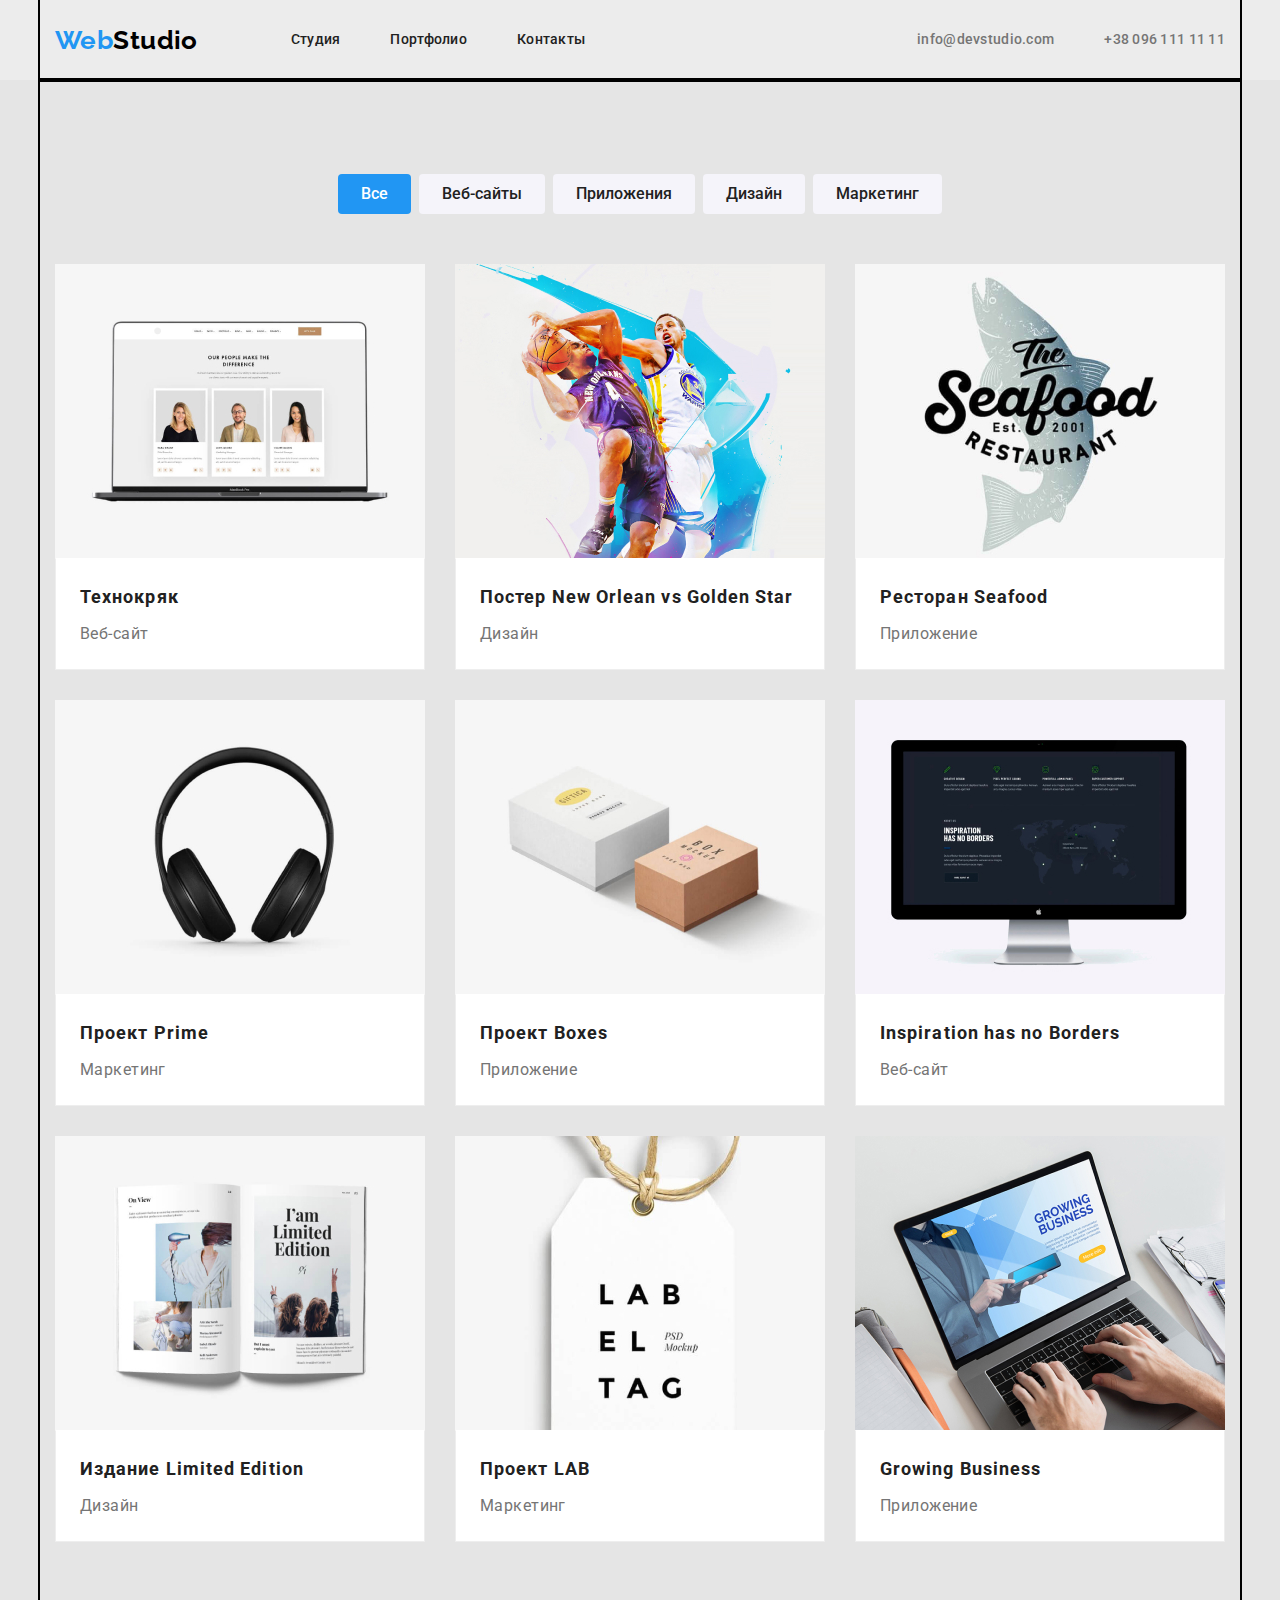
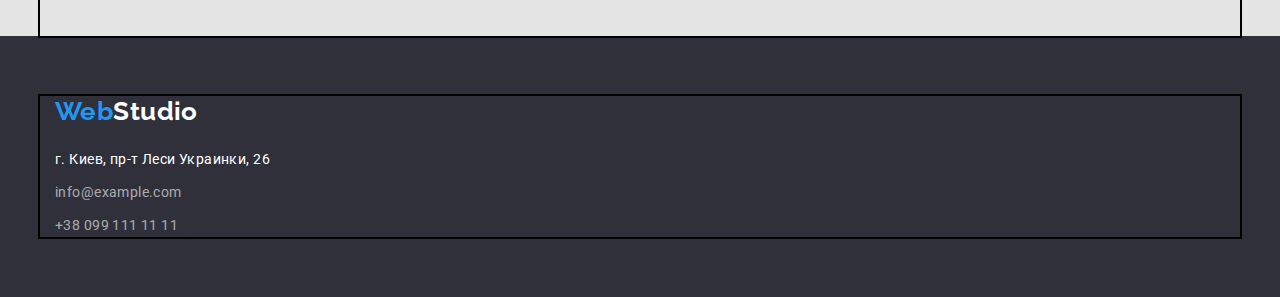
==== portfolio.html @ 9057a8e7 "дз-3" ====
<!DOCTYPE html>
<html lang="ru">
<head>
    <meta charset="UTF-8">
    <meta name="viewport" content="width=device-width, initial-scale=1.0">
    <title>Document</title>
    <link rel="stylesheet" href="https://cdnjs.cloudflare.com/ajax/libs/modern-normalize/1.0.0/modern-normalize.min.css">
    <link rel="preconnect" href="https://fonts.gstatic.com">
    <link
        href="https://fonts.googleapis.com/css2?family=Raleway:wght@700&family=Roboto:wght@400;500;700;900&display=swap"
        rel="stylesheet">
        <link rel="stylesheet" href="./css/styles.css" />
</head>
<body>
<header class="page-header">
    <div class="container nav">
        <nav class="main-nav">
            <a href="./index.html" class="logo logo-header"><span class="logo-part">Web</span>Studio</a>
            <ul class="site-nav list">
                <li class="item"><a class="link link-nav" href="">Студия</a></li>
                <li class="item"><a class="link link-nav" href="./portfolio.html">Портфолио</a></li>
                <li class="item"><a class="link link-nav" href="">Контакты</a></li>
            </ul>
        </nav>
        <ul class="auth-nav list">
            <li class="item"><a class="link link-contacts" href="mailto:info@devstudio.com">info@devstudio.com</a></li>
            <li class="item"><a class="link link-contacts" href="tel:+380961111111">+38 096 111 11 11</a></li>
        </ul>
    </div>
</header>
<main>
    <section>
        <div class="container portfolio-container">
        <h1 class="visually-hidden">Портфолио</h1>
        <ul class="list portfolio-button-list">
          <li><button type="button" class="button-portfolio current">Все</button></li>
          <li><button type="button" class="button-portfolio">Веб-сайты</button></li>
          <li><button type="button" class="button-portfolio">Приложения</button></li>
          <li><button type="button" class="button-portfolio">Дизайн</button></li>
          <li><button type="button" class="button-portfolio">Маркетинг</button></li>
        </ul>
        <ul class="portfolio-list list">
            <li class="item">
                <a class="portfolio-link" href="">
                <img src="./images/portfolio/item-1.jpg" alt="Разработка веб-сайта Технокряк" width="370">
                <div class="card-content">
                <h2 class="portfolio-title">Технокряк</h2>
                <p class="portfolio-text">Веб-сайт</p>
                </div>
                </a>
            </li>
            <li class="item">
                <a class="portfolio-link" href="">
                <img src="./images/portfolio/item-2.jpg" alt="Разработка дизайна постера для баскетбольной лиги" width="370">
                <div class="card-content">
                <h2 class="portfolio-title">Постер New Orlean vs Golden Star</h2>
                <p class="portfolio-text">Дизайн</p>
                </div>
                </a>
            </li>
            <li class="item">
                <a class="portfolio-link" href="">
                <img src="./images/portfolio/item-3.jpg" alt="Разработка приложения для ресторана Seafood" width="370">
                <div class="card-content">
                <h2 class="portfolio-title">Ресторан Seafood</h2>
                <p class="portfolio-text">Приложение</p>
                </div>
                </a>
            </li>
            <li class="item">
                <a class="portfolio-link" href="">
                <img src="./images/portfolio/item-4.jpg" alt="Наушники" width="370">
                <div class="card-content">
                <h2 class="portfolio-title">Проект Prime</h2>
                <p class="portfolio-text">Маркетинг</p>
                </div>
                </a>
            </li>
            <li class="item">
                <a class="portfolio-link" href="">
                <img src="./images/portfolio/item-5.jpg" alt="Две коробки с индивидуальным дизайном" width="370">
                <div class="card-content">
                <h2 class="portfolio-title">Проект Boxes</h2>
                <p class="portfolio-text">Приложение</p>
                </div>
                </a>
            </li>
            <li class="item">
                <a class="portfolio-link" href="">
                <img src="./images/portfolio/item-6.jpg" alt="Монитор со страницей сайта Inspiration has no Borders" width="370">
                <div class="card-content">
                <h2 class="portfolio-title">Inspiration has no Borders</h2>
                <p class="portfolio-text">Веб-сайт</p>
                </div>
                </a>
            </li>
            <li class="item">
                <a class="portfolio-link" href="">
                <img src="./images/portfolio/item-7.jpg" alt="Развертка глянцевого журнала о стиле" width="370">
                <div class="card-content">
                <h2 class="portfolio-title">Издание Limited Edition</h2>
                <p class="portfolio-text">Дизайн</p>
                </div>
                </a>  
            </li>
            <li class="item">
                <a class="portfolio-link" href="">
                <img src="./images/portfolio/item-8.jpg" alt="этикетка с индивидуальным дизайном" width="370">
                <div class="card-content">
                <h2 class="portfolio-title">Проект LAB</h2>
                <p class="portfolio-text">Маркетинг</p>
                </div>
                </a>       
            </li>
            <li class="item">
                <a class="portfolio-link" href="">
                <img src="./images/portfolio/item-9.jpg" alt="Ноутбук с открытым приложением Growing Business" width="370">
                <div class="card-content">
                <h2 class="portfolio-title">Growing Business</h2>
                <p class="portfolio-text">Приложение</p>
                </div>
                </a>
            </li>
        </ul>
        </div>
    </section>
    </main>
    <footer>
        <div class="container">
            <a href="./index.html" class="logo logo-footer"><span class="logo-part">Web</span><span
                    class="logo-part-footer">Studio</span></a>
            <ul class="list footer-list">
                <li>
                    <address class="address">г. Киев, пр-т Леси Украинки, 26</address>
                </li>
                <li><a class="link-nav-footer" href="mailto:info@example.com">info@example.com</a></li>
                <li><a class="link-nav-footer" href="tel:+380991111111">+38 099 111 11 11</a></li>
            </ul>
        </div>
    </footer>
</body>
</html>
---- css/styles.css ----
/* primary text color #212121 */
/* secondary text color #757575 */
/* #FFFFFF */
/* #000000 */
/* accent #2196F3 */
/* rgba(255, 255, 255, 0.6) */
/* primary background-color #FFFFFF */
/* secondary background-color #F5F4FA */
/* footer background-color #2F303A */

:root {
  --primary-text-color: #212121;
  --secondary-text-color: #757575;
  --white-text-color: #ffffff;
  --black-text-color: #000000;
  --link-footer-text-color: rgba(255, 255, 255, 0.6);
  --accent-color: #2196f3;
  --primary-background-color: #e5e5e5;
  --secondary-background-color: #f5f4fa;
  --header-background-color: #ececec;
  --footer-background-color: #2f303a;
}

body {
  background-color: var(--primary-background-color);
  color: var(--primary-text-color);
  font-family: 'Roboto', sans-serif;
  font-weight: 400;
  font-size: 14px;
  line-height: 1.14;
  letter-spacing: 0.03em;
}

header {
  background-color: var(--header-background-color);
}

.container {
  width: 1200px;
  padding-left: 15px;
  padding-right: 15px;
  margin-left: auto;
  margin-right: auto;

  outline: 2px solid black;
}

footer {
  background-color: var(--footer-background-color);
  padding-top: 60px;
  padding-bottom: 60px;
}

.list {
  margin: 0;
  padding: 0;
  list-style: none;
}

a {
  text-decoration: none;
}

.address {
  color: var(--white-text-color);
  font-style: normal;
  line-height: 24px;
}

/* Logo */
.logo {
  color: var(--black-text-color);
  font-family: Raleway, sans-serif;
  font-weight: 700;
  font-size: 26px;
  line-height: 1.19;
}

.logo-header {
  margin-right: 93px;
}

.logo-part {
  color: var(--accent-color);
}

.logo-part-footer {
  color: var(--white-text-color);
}

/* Link */
.link {
  font-weight: 500;
  letter-spacing: 0.02em;
}

.link:hover,
.link:focus {
  color: var(--accent-color);
}

.link-nav {
  color: var(--primary-text-color);
  padding-top: 32px;
  padding-bottom: 32px;
}

.link-contacts {
  color: var(--secondary-text-color);
  padding-top: 32px;
  padding-bottom: 32px;
}

.link-nav-footer {
  color: var(--link-footer-text-color);
  line-height: 24px;
}

.site-nav {
  display: flex;
}

.site-nav .item:not(:last-child) {
  margin-right: 50px;
}

.site-nav .link {
  display: block;
}

.auth-nav {
  display: flex;
  margin-left: auto;
}

.auth-nav .item:not(:last-child) {
  margin-right: 50px;
}

.main-nav {
  display: flex;
  align-items: center;
}

.nav {
  display: flex;
  align-items: center;
  /* justify-content: space-between; */
}

.text-centered {
  text-align: center;
}

/* Button */
button {
  color: var(--primary-text-color);
  background-color: var(--secondary-background-color);
  font-family: inherit;
  font-size: 16px;
  line-height: 1.62;
  border: 1px solid transparent;
  cursor: pointer;
}

button:hover,
button:focus {
  background-color: var(--accent-color);
  color: var(--white-text-color);
}

.button-hero {
  font-weight: 700;
  font-size: 16px;
  line-height: 1.88;
  letter-spacing: 0.06em;
  border-radius: 4px;
  min-width: 200px;
  padding: 10px 32px;
}

.button-portfolio {
  font-weight: 500;
  font-size: 16px;
  line-height: 1.62;
  border-radius: 4px;
  padding: 6px 22px;
}

.button-portfolio.current {
  background-color: var(--accent-color);
  color: var(--white-text-color);
}

/* Hero section */
.hero {
  background-color: var(--footer-background-color);
  text-align: center;
}

.hero-title {
  color: var(--white-text-color);
  font-weight: 900;
  font-size: 44px;
  line-height: 1.36;
  /* text-align: center; */
  letter-spacing: 0.06em;
  text-transform: uppercase;

  margin-top: 0;
  margin-bottom: 30px;

  background-color: blue;
}

/* Benefits section */

.benefits {
  padding-top: 94px;
  padding-bottom: 94px;
}

.section-title {
  margin-top: 0;
}

.visually-hidden {
  position: absolute;
  clip: rect(0 0 0 0);
  width: 1px;
  height: 1px;
  margin: -1px;
}

.benefits-title {
  font-weight: 700;
  font-size: 14px;
  line-height: 1.14;
  text-transform: uppercase;
  margin-top: 0;
  margin-bottom: 10px;
}

.work-title {
  font-weight: 700;
  font-size: 36px;
  line-height: 1.17;
  margin-top: 0;
  margin-bottom: 50px;
}

.benefits-text {
  line-height: 1.72;
  color: var(--secondary-text-color);
  margin-top: 0;
  margin-bottom: 0;
}

.benefits-list {
  display: flex;
}

.benefits-list li:not(:last-child) {
  margin-right: 30px;
}

/* .work-heading {
  font-weight: 700;
  font-size: 36px;
  line-height: 1.17;
  text-shadow: 0px 4px 4px rgba(0, 0, 0, 0.25);
} */

/* Work section */
.work {
  padding-top: 0;
  padding-bottom: 94px;
}

.work-list {
  display: flex;
}

.work-list li:not(:last-child) {
  margin-right: 30px;
}

.work-list img {
  display: block;
}

/* Team section */
.team-section {
  background-color: var(--secondary-background-color);
  font-size: 16px;
  line-height: 1.19;
  padding-top: 94px;
  padding-bottom: 94px;
}

.team-section-heading {
  font-weight: 700;
  font-size: 36px;
  line-height: 1.17;
  margin-top: 0;
  margin-bottom: 50px;
}

.team-section-title {
  font-weight: 500;
  margin-top: 30px;
  margin-bottom: 0;
}

.team-section-text {
  color: var(--secondary-text-color);
  margin-top: 10px;
  margin-bottom: 0;
}

.team-list {
  display: flex;
}

.team-list .item:not(:last-child) {
  margin-right: 30px;
}

/* Footer */
.footer-list li:not(:last-child) {
  margin-bottom: 9px;
}

.logo-footer {
  display: block;
  margin-bottom: 20px;
}

/* Portfolio section */
.portfolio-title {
  font-weight: 700;
  font-size: 18px;
  line-height: 2;
  letter-spacing: 0.06em;
  margin-top: 0;
  margin-bottom: 4px;
}

.portfolio-text {
  color: var(--secondary-text-color);
  font-size: 16px;
  line-height: 1.88;
  margin-top: 0;
  margin-bottom: 0;
}

.portfolio-link {
  color: var(--primary-text-color);
}

.portfolio-button-list {
  display: flex;
  justify-content: center;
  margin-bottom: 50px;
}

.portfolio-button-list li:not(:last-child) {
  margin-right: 8px;
}

.portfolio-list {
  display: flex;
  flex-wrap: wrap;
}

.portfolio-list .item:not(:nth-child(3n)) {
  margin-right: 30px;
}

.portfolio-list .item:not(:nth-last-child(-n + 3)) {
  margin-bottom: 30px;
}

.portfolio-container {
  padding-top: 94px;
  padding-bottom: 94px;
}

.card-content {
  background-color: #ffffff;

  /* Установит стили верхней рамки */
  border-top-width: 1px;
  border-top-style: solid;
  border-top-color: transparent;

  /* Установит стили правой рамки */
  border-right-width: 1px;
  border-right-style: solid;
  border-right-color: #eeeeee;

  /* Установит стили нинжней рамки */
  border-bottom-width: 1px;
  border-bottom-style: solid;
  border-bottom-color: #eeeeee;

  /* Установит стили левой рамки */
  border-left-width: 1px;
  border-left-style: solid;
  border-left-color: #eeeeee;

  padding-left: 24px;
  padding-right: 24px;
  padding-top: 20px;
  padding-bottom: 20px;
}

.portfolio-list .item img {
  display: block;
}
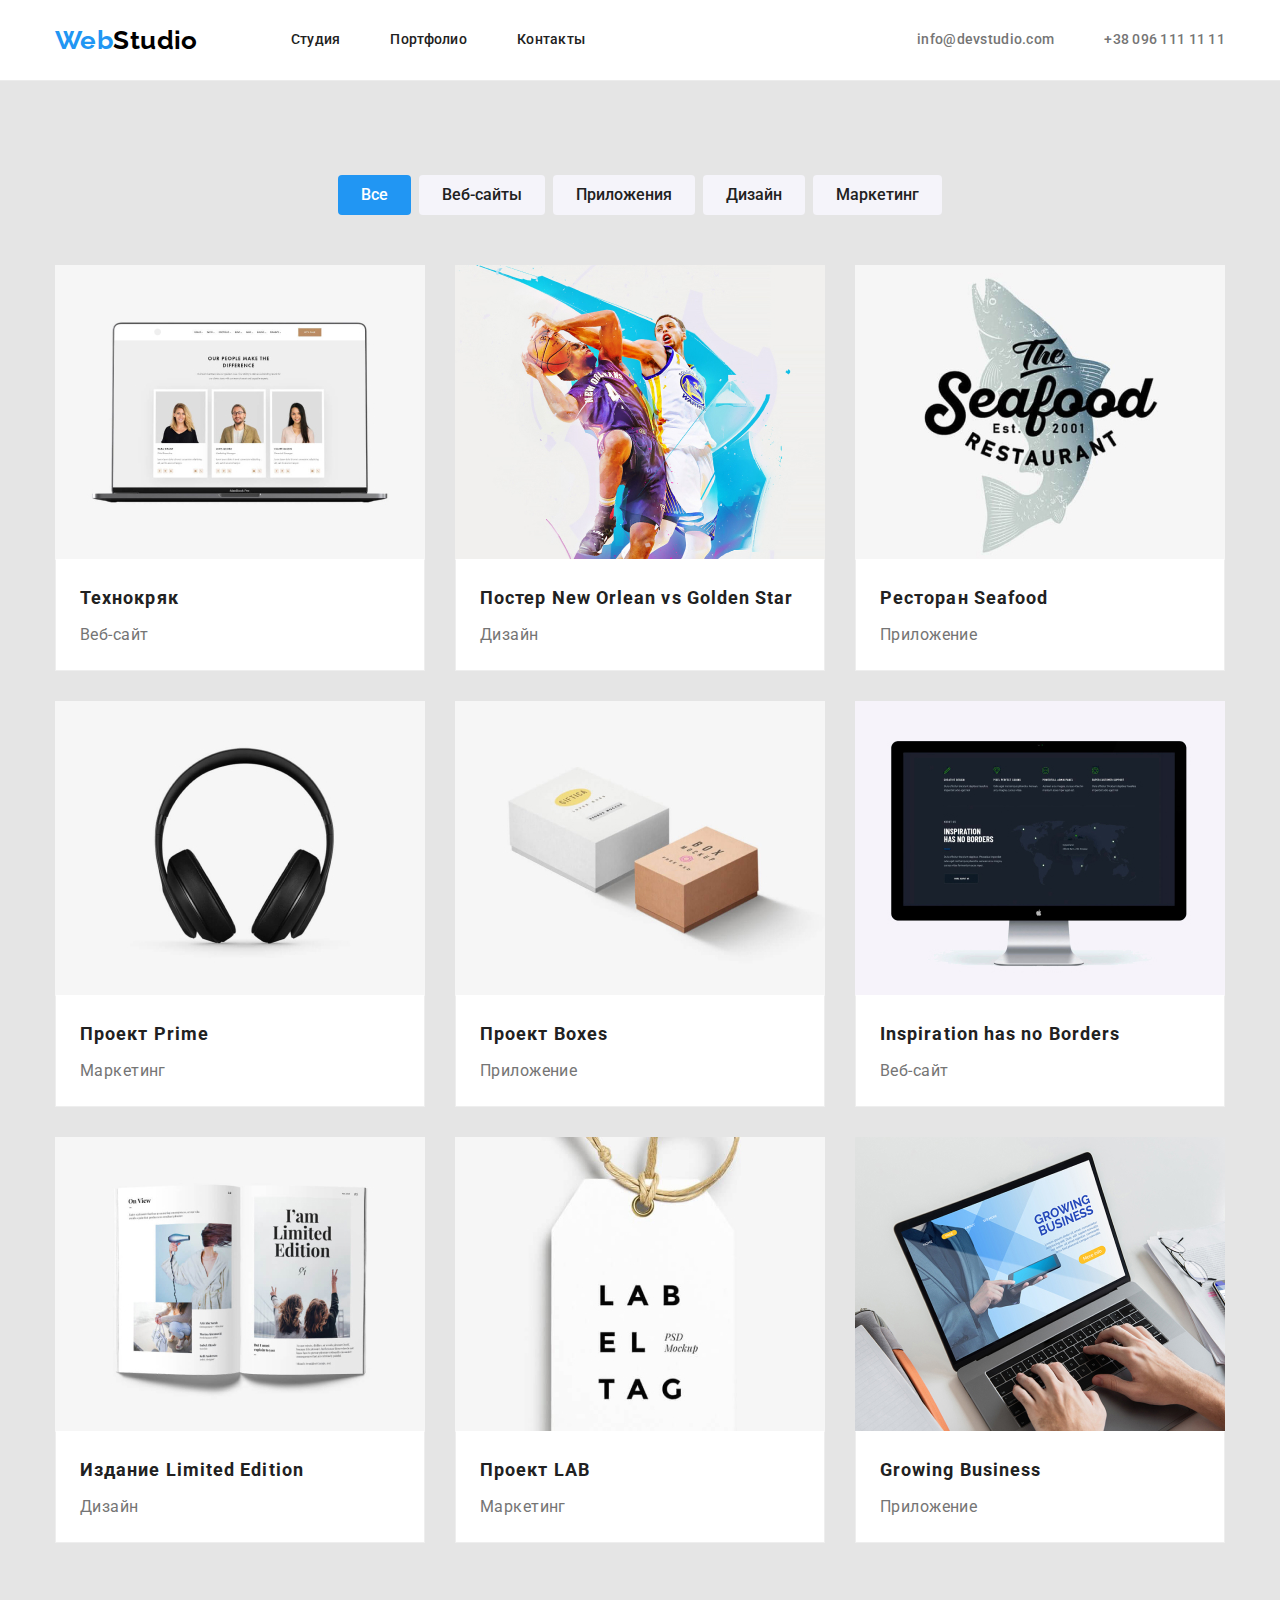
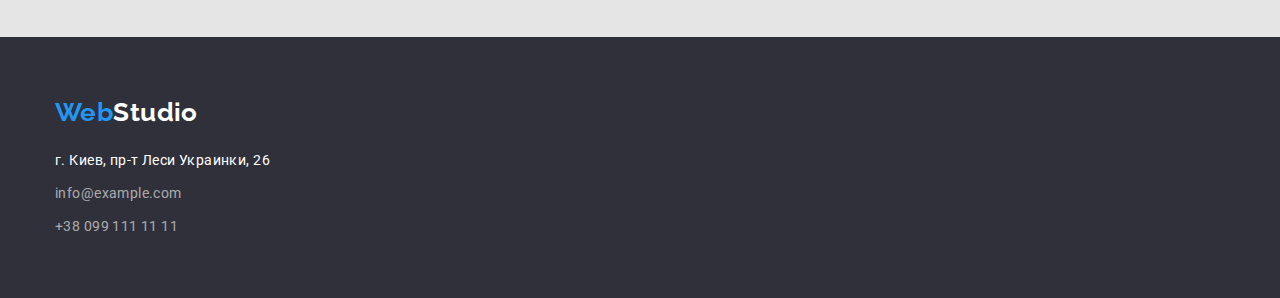
==== commit 0733cf76: "дз-3" ====
--- a/portfolio.html
+++ b/portfolio.html
@@ -29,8 +29,8 @@
     </div>
 </header>
 <main>
-    <section>
-        <div class="container portfolio-container">
+    <section class="portfolio-section">
+        <div class="container">
         <h1 class="visually-hidden">Портфолио</h1>
         <ul class="list portfolio-button-list">
           <li><button type="button" class="button-portfolio current">Все</button></li>
--- a/css/styles.css
+++ b/css/styles.css
@@ -4,7 +4,7 @@
 /* #000000 */
 /* accent #2196F3 */
 /* rgba(255, 255, 255, 0.6) */
-/* primary background-color #FFFFFF */
+/* primary background-color #e5e5e5 */
 /* secondary background-color #F5F4FA */
 /* footer background-color #2F303A */
 
@@ -17,22 +17,28 @@
   --accent-color: #2196f3;
   --primary-background-color: #e5e5e5;
   --secondary-background-color: #f5f4fa;
-  --header-background-color: #ececec;
+  --header-background-color: #ffffff;
   --footer-background-color: #2f303a;
+  --border-line-color: #ececec;
 }
 
 body {
-  background-color: var(--primary-background-color);
-  color: var(--primary-text-color);
   font-family: 'Roboto', sans-serif;
   font-weight: 400;
   font-size: 14px;
   line-height: 1.14;
   letter-spacing: 0.03em;
+
+  background-color: var(--primary-background-color);
+  color: var(--primary-text-color);
 }
 
 header {
   background-color: var(--header-background-color);
+}
+
+.page-header {
+  border-bottom: 1px solid var(--border-line-color);
 }
 
 .container {
@@ -41,8 +47,6 @@
   padding-right: 15px;
   margin-left: auto;
   margin-right: auto;
-
-  outline: 2px solid black;
 }
 
 footer {
@@ -145,7 +149,6 @@
 .nav {
   display: flex;
   align-items: center;
-  /* justify-content: space-between; */
 }
 
 .text-centered {
@@ -203,14 +206,11 @@
   font-weight: 900;
   font-size: 44px;
   line-height: 1.36;
-  /* text-align: center; */
   letter-spacing: 0.06em;
   text-transform: uppercase;
 
   margin-top: 0;
   margin-bottom: 30px;
-
-  background-color: blue;
 }
 
 /* Benefits section */
@@ -263,13 +263,6 @@
 .benefits-list li:not(:last-child) {
   margin-right: 30px;
 }
-
-/* .work-heading {
-  font-weight: 700;
-  font-size: 36px;
-  line-height: 1.17;
-  text-shadow: 0px 4px 4px rgba(0, 0, 0, 0.25);
-} */
 
 /* Work section */
 .work {
@@ -310,12 +303,14 @@
   font-weight: 500;
   margin-top: 30px;
   margin-bottom: 0;
+  text-align: center;
 }
 
 .team-section-text {
   color: var(--secondary-text-color);
   margin-top: 10px;
   margin-bottom: 0;
+  text-align: center;
 }
 
 .team-list {
@@ -381,7 +376,7 @@
   margin-bottom: 30px;
 }
 
-.portfolio-container {
+.portfolio-section {
   padding-top: 94px;
   padding-bottom: 94px;
 }
